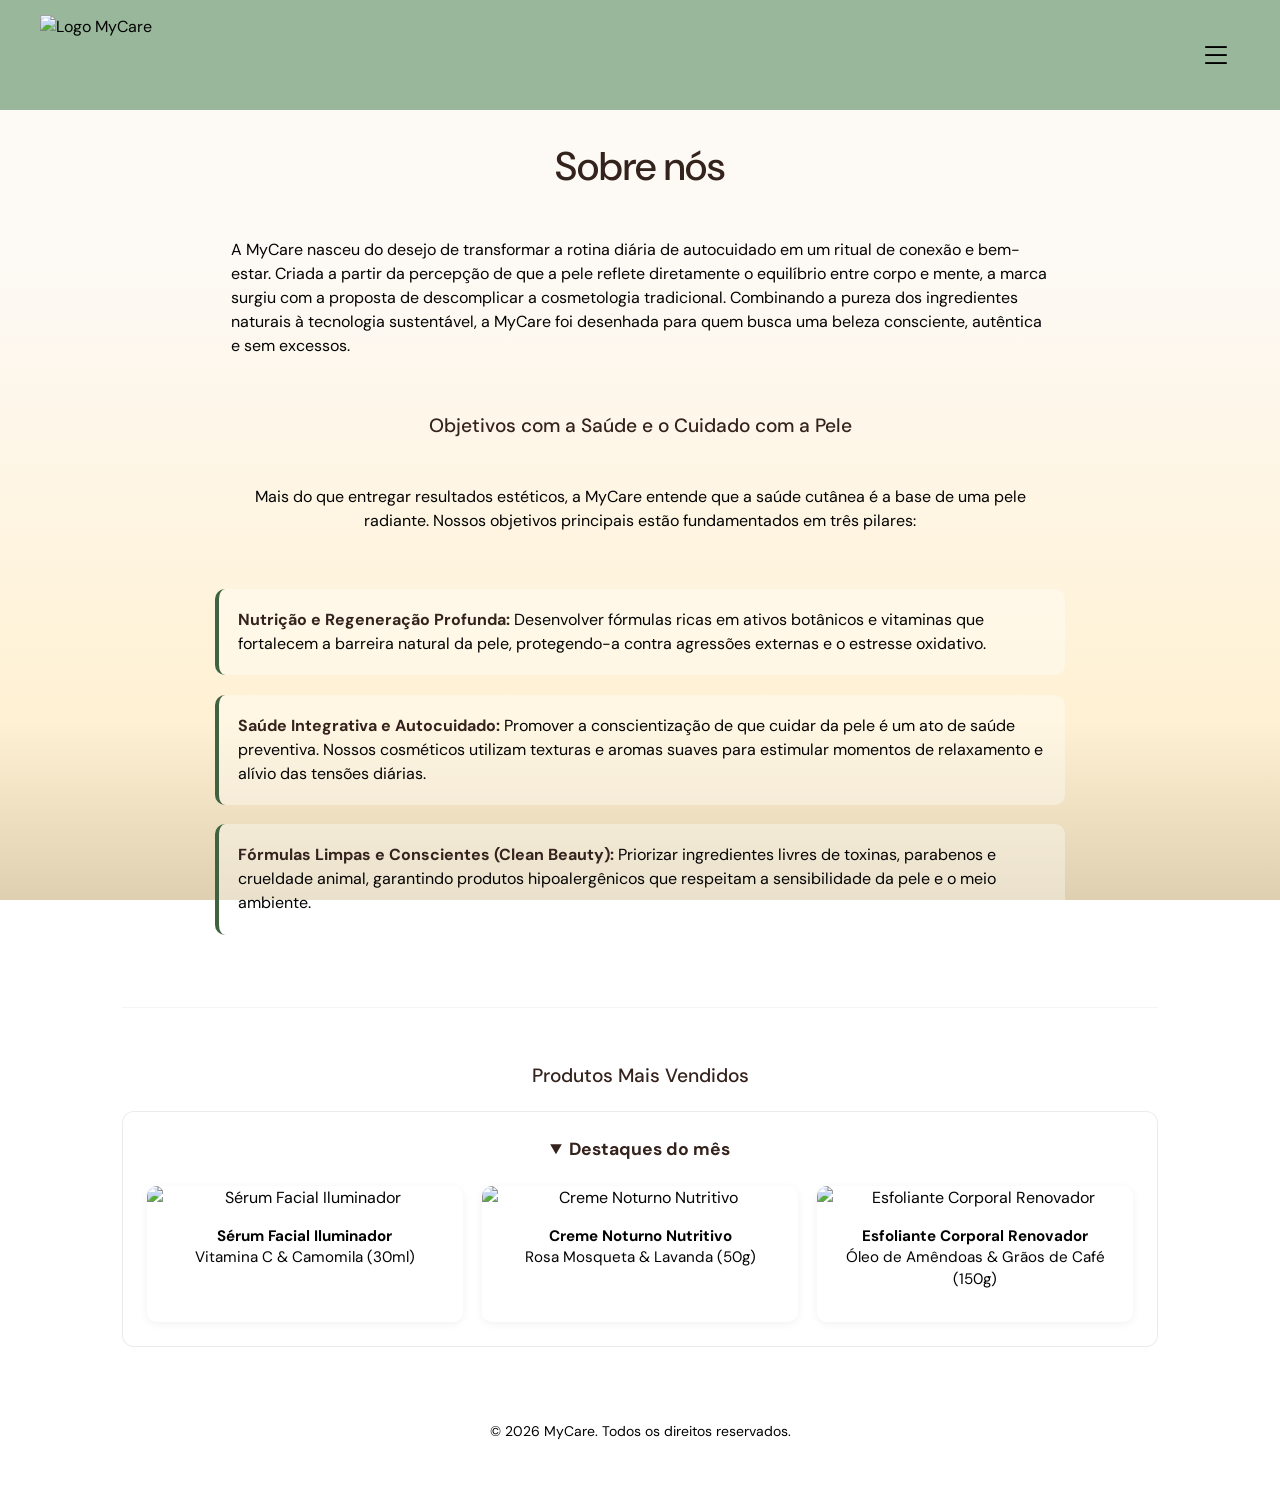
==== index.html @ 348c4f59 "Add: cores, icons e bottum dark mode, nav-bar escondida" ====
<!DOCTYPE html>
<html lang="pt-br">

<head>
    <meta charset="UTF-8">
    <meta name="viewport" content="width=device-width, initial-scale=1.0">
    <title>MyCare - Website</title>
    <link rel="icon" type="image/png" href="imagens/banners/logoIcon.png">


    <!--Implementa o BootStrap-->
    <link rel="stylesheet" href="https://cdn.jsdelivr.net/npm/bootstrap-icons@1.13.1/font/bootstrap-icons.min.css">
    <link href="https://cdn.jsdelivr.net/npm/bootstrap@5.3.8/dist/css/bootstrap.min.css" rel="stylesheet"
    integrity="sha384-sRIl4kxILFvY47J16cr9ZwB07vP4J8+LH7qKQnuqkuIAvNWLzeN8tE5YBujZqJLB" crossorigin="anonymous">
    
    <!--Implementa o css -->
    <link rel="stylesheet" href="css/style.css">

    <!--Implementa o Js-->
    <script src="src/script.js" defer></script>


</head>

<body>
    
<header class="cabecalho">
    <div class="logo">
        <img src="imagens/banners/logo.png" alt="Logo MyCare">
    </div>

    <div class="dropdown">
        <button class="btn menu-hamburguer-btn" type="button" data-bs-toggle="dropdown" aria-expanded="false" aria-label="Abrir menu">
            <i class="bi bi-list"></i>
        </button>

        <ul class="dropdown-menu dropdown-menu-end menu-flutuante">
            <li><a class="dropdown-item active" href="index.html">Home</a></li>
            <li><a class="dropdown-item" href="produtos.html">Produtos</a></li>
            <li><a class="dropdown-item" href="contato.html">Contato</a></li>
            <li><hr class="dropdown-divider"></li>
            <li>
                <a class="dropdown-item d-flex align-items-center gap-2" href="carrinho.html">
                    <i class="bi bi-cart4"></i> Meu Carrinho
                </a>
            </li>
            <li>
            <button id="theme-switch" class="dropdown-item d-flex align-items-center justify-content-center gap-2" type="button">
                <svg xmlns="http://www.w3.org/2000/svg" viewBox="0 0 24 24" height="24px" width="24px" fill="#e3e3e3"><path d="M12,21q-3.75,0-6.38-2.63T3,12T5.63,5.63T12,3q0.35,0 0.69,0.02q0.34,0.02 0.66,0.07q-1.03,0.73-1.64,1.89T11.1,7.5q0,2.25 1.57,3.82T16.5,12.9q1.38,0 2.53-0.61t1.88-1.64q0.05,0.33 0.07,0.66T21,12q0,3.75-2.63,6.38T12,21Zm0-2q2.2,0 3.95-1.21t2.55-3.16q-0.5,0.13-1,0.2t-1,0.08q-3.07,0-5.24-2.16Q9.1,10.58 9.1,7.5q0-0.5 0.08-1t0.2-1Q7.43,6.3 6.21,8.05T5,12q0,2.9 2.05,4.95T12,19Zm-0.25-6.75Z"/></svg>
                <svg xmlns="http://www.w3.org/2000/svg" viewBox="0 0 24 24" height="24px" width="24px" fill="#e3e3e3"><path d="M14.13,14.13Q15,13.25 15,12T14.13,9.88T12,9T9.88,9.88T9,12t0.88,2.13T12,15t2.13-0.88ZM8.46,15.54Q7,14.08 7,12Q7,9.92 8.46,8.46T12,7t3.54,1.46T17,12t-1.46,3.54T12,17q-2.07,0-3.54-1.46ZM5,13H1V11H5v2Zm18,0H19V11h4v2ZM11,5V1h2V5H11Zm0,18V19h2v4H11ZM6.4,7.75L3.88,5.32L5.3,3.85l2.4,2.5L6.4,7.75Zm12.3,12.4l-2.42-2.52l1.32-1.38l2.52,2.43L18.7,20.15ZM16.25,6.4l2.43-2.52L20.15,5.3l-2.5,2.4l-1.4-1.3ZM3.85,18.7l2.53-2.43L7.75,17.6L5.33,20.13L3.85,18.7ZM12,12Z"/></svg>
            </button>                   
            </li>
        </ul>
    </div>
</header>
    
    <main>
        <!-- Seção Sobre Nós -->
        <section class="secao-info">
            <h1>Sobre nós</h1>
            <p>A MyCare nasceu do desejo de transformar a rotina diária de autocuidado em um ritual de conexão e bem-estar. Criada a partir da percepção de que a pele reflete diretamente o equilíbrio entre corpo e mente, a marca surgiu com a proposta de descomplicar a cosmetologia tradicional. Combinando a pureza dos ingredientes naturais à tecnologia sustentável, a MyCare foi desenhada para quem busca uma beleza consciente, autêntica e sem excessos.</p>
        </section>

        <!-- Seção Objetivos -->
        <section class="secao-info">
            <h2>Objetivos com a Saúde e o Cuidado com a Pele</h2>
            <p class="subtitulo">Mais do que entregar resultados estéticos, a MyCare entende que a saúde cutânea é a base de uma pele radiante. Nossos objetivos principais estão fundamentados em três pilares:</p>

            <ul class="lista-pilares">
                <li>
                    <strong>Nutrição e Regeneração Profunda:</strong> Desenvolver fórmulas ricas em ativos botânicos e vitaminas que fortalecem a barreira natural da pele, protegendo-a contra agressões externas e o estresse oxidativo.
                </li>
                <li>
                    <strong>Saúde Integrativa e Autocuidado:</strong> Promover a conscientização de que cuidar da pele é um ato de saúde preventiva. Nossos cosméticos utilizam texturas e aromas suaves para estimular momentos de relaxamento e alívio das tensões diárias.
                </li>
                <li>
                    <strong>Fórmulas Limpas e Conscientes (Clean Beauty):</strong> Priorizar ingredientes livres de toxinas, parabenos e crueldade animal, garantindo produtos hipoalergênicos que respeitam a sensibilidade da pele e o meio ambiente.
                </li>
            </ul>
        </section>

        <hr class="divisor">
        
 <!-- Seção Destaques / Mais Vendidos -->
        <section class="destaques">
            <h2>Produtos Mais Vendidos</h2>
            
            <details class="item-faq" open>
                <summary>Destaques do mês</summary>

                <div class="lista-banners-destaque">
                    <!-- Produto 1 -->
                    <a href="produtos/produto1.html" class="banner-card">
                        <img src="imagens/banners/destaque1.png" alt="Sérum Facial Iluminador" class="img-banner-destaque">
                        <p class="legenda-banner"><strong>Sérum Facial Iluminador</strong><br>Vitamina C & Camomila (30ml)</p>
                    </a>

                    <!-- Produto 2 -->
                    <a href="produtos/produto2.html" class="banner-card">
                        <img src="imagens/banners/destaque2.png" alt="Creme Noturno Nutritivo" class="img-banner-destaque">
                        <p class="legenda-banner"><strong>Creme Noturno Nutritivo</strong><br>Rosa Mosqueta & Lavanda (50g)</p>
                    </a>

                    <!-- Produto 3 -->
                    <a href="produtos/produto3.html" class="banner-card">
                        <img src="imagens/banners/destaque3.png" alt="Esfoliante Corporal Renovador" class="img-banner-destaque">
                        <p class="legenda-banner"><strong>Esfoliante Corporal Renovador</strong><br>Óleo de Amêndoas & Grãos de Café (150g)</p>
                    </a>
                </div>
            </details>
        </section>
      
    </main>

    <footer>
        <p><small>© 2026 MyCare. Todos os direitos reservados.</small></p>
    </footer>


        <script src="https://cdn.jsdelivr.net/npm/bootstrap@5.3.8/dist/js/bootstrap.bundle.min.js"
        integrity="sha384-FKyoEForCGlyvwx9Hj09JcYn3nv7wiPVlz7YYwJrWVcXK/BmnVDxM+D2scQbITxI"
        crossorigin="anonymous"></script>
</body>

</html>
---- css/style.css ----
@import url('https://fonts.googleapis.com/css2?family=DM+Sans:ital,opsz,wght@0,9..40,100..1000;1,9..40,100..1000&display=swap');

/* ==========================================================================
1. VARIÁVEIS E CONFIGURAÇÕES GLOBAIS
   ========================================================================== */
:root {
    /* Paleta Principal e Tema */
    --header-color: #99B89B;
    --background-color: #B8AE98;
    --tertiary-color: #B898A4;
    --neutral-color: #98A1B8;
    --text-color: #3F6341;
    --link-color: #9AA9B8;
    
    /* Cores de Texto e Títulos */
    --color-text-main: #030303;
    --color-text-dark: #000000;
    --color-title: #34221c;
    --color-placeholder: #798252;
    --color-btn-text: #ffffff;
    
    /* Gradiente do Fundo */
    --bg-gradient-top: #fdf9f4;
    --bg-gradient-middle: #fff1d3;
    --bg-gradient-bottom: #3b2903;
    
    /* Cores de Bordas, Divisores e Efeitos */
    --color-border-input: #CCD595;
    --color-border-light: rgba(0, 0, 0, 0.08);
    --color-border-divider: rgba(0, 0, 0, 0.15);
    
    /* Cores Transparentes para Cartões e Campos */
    --bg-input: rgba(255, 255, 255, 0.4);
    --bg-pilares: rgba(255, 255, 255, 0.35);
    --bg-faq: rgba(255, 255, 255, 0.25);
    --bg-card: rgba(255, 255, 255, 0.5);
    --bg-card-hover: rgba(255, 255, 255, 0.85);
    --bg-produto-card: #ffffff;
    --bg-produto-img: #fafafa;
    
    /* Sombras */
    --shadow-card: 0 2px 8px rgba(0, 0, 0, 0.06);
}

/* Cores do Dark Mode */
.darkmode {
    /* Cores Principais e Acentos */
    --header-color: #1E2B20;
    --background-color: #1A1815;
    --tertiary-color: #8F6877;
    --neutral-color: #64708A;
    --text-color: #A3C4A5;
    --link-color: #B2CBE0;

    /* Cores de Texto e Títulos */
    --color-text-main: #F0ECE3;
    --color-text-dark: #F5F2EB;
    --color-title: #E5D4B3;
    --color-placeholder: #9CA676;
    --color-btn-text: #121713;

    /* Gradiente do Fundo */
    --bg-gradient-top: #151814;
    --bg-gradient-middle: #1F1D17;
    --bg-gradient-bottom: #100C05;

    /* Cores de Bordas, Divisores e Efeitos */
    --color-border-input: #5D683E;
    --color-border-light: rgba(240, 236, 227, 0.12);
    --color-border-divider: rgba(240, 236, 227, 0.18);

    /* Cores Transparentes para Cartões e Campos */
    --bg-input: rgba(18, 20, 17, 0.65);
    --bg-pilares: rgba(36, 41, 34, 0.75);
    --bg-faq: rgba(36, 41, 34, 0.55);
    --bg-card: rgba(36, 41, 34, 0.75);
    --bg-card-hover: rgba(48, 55, 45, 0.9);
    --bg-produto-card: #222620;
    --bg-produto-img: #2B3029;

    /* Sombras */
    --shadow-card: 0 4px 16px rgba(0, 0, 0, 0.5);
}

/* ==========================================================================
2. RESET E ESTRUTURA BASE
   ========================================================================== */
* {
    margin: 0;
    padding: 0;
    box-sizing: border-box;
}

html, body {
    min-height: 100vh;
}

body {
    display: flex;
    flex-direction: column;
    background: linear-gradient(180deg, var(--bg-gradient-top) 30%, var(--bg-gradient-middle) 80%, var(--bg-gradient-bottom) 200%);
    background-attachment: fixed;
    font-family: "DM Sans", sans-serif;
    font-weight: 400;
    text-align: center;
    color: var(--color-text-main);
}

/* ==========================================================================
3. CABEÇALHO E NAVEGAÇÃO (MENU DROPDOWN FLUTUANTE)
   ========================================================================== */
header, .cabecalho {
    display: flex;
    align-items: center;
    justify-content: space-between;
    padding: 15px 40px;
    background-color: var(--header-color);
}

.logo img {
    margin: 0;
    height: 80px;
    width: auto;
    display: block;
}

.darkmode .logo img {
    filter: brightness(1.35) contrast(1.05);
}

.menu-hamburguer-btn {
    background: transparent;
    border: none;
    color: var(--color-text-dark);
    font-size: 2rem;
    line-height: 1;
    padding: 4px 8px;
    cursor: pointer;
}

.menu-hamburguer-btn:hover,
.menu-hamburguer-btn:focus {
    color: var(--text-color);
    box-shadow: none;
}

/* Caixa flutuante estilo dropdown */
.menu-flutuante {
    background-color: var(--bg-produto-card);
    border: 1px solid var(--color-border-light);
    border-radius: 10px;
    box-shadow: var(--shadow-card);
    min-width: 220px;
    padding: 0.5rem 0;
    margin-top: 8px !important;
}

.menu-flutuante .dropdown-item {
    color: var(--color-text-main) !important;
    padding: 0.65rem 1.2rem;
    font-size: 15px;
    text-decoration: none;
    transition: background-color 0.2s ease;
    align-items: center;
    justify-content: center;
}

.menu-flutuante .dropdown-item:hover,
.menu-flutuante .dropdown-item:focus {
    background-color: var(--bg-card-hover);
    opacity: 0.75;
    color: var(--color-placeholder) !important;
}

.menu-flutuante .dropdown-item.active {
    background-color: transparent;
    color: var(--text-color) !important;
    font-weight: bold;
}

.menu-flutuante .dropdown-divider {
    border-color: var(--color-border-divider);
}

/* ==========================================================================
4. LAYOUT PRINCIPAL E ELEMENTOS DE TEXTO
   ========================================================================== */
main {
    flex: 1; 
    padding: 2rem;
    display: flex;
    flex-direction: column;
    gap: 1.5rem;
    max-width: 1100px;
    margin: 0 auto;
    width: 100%;
}

section {
    display: flex;
    flex-direction: column;
    gap: 1rem;
    align-items: center;
}

h1, h2, h3 {
    color: var(--color-title) !important;
}

h2 {
    font-size: 1.2rem;
}

p {
    padding: 1rem;
    color: var(--color-text-main);
    font-size: 1rem;
}

/* ==========================================================================
5. FORMULÁRIOS E CONTATO
   ========================================================================== */
.secao-contato {
    width: 100%;
}

.form-contato {
    display: flex;
    flex-direction: column;
    gap: 1.25rem;
    width: 100%;
    max-width: 500px;
    margin: 1.5rem auto 0 auto;
    text-align: left;
}

.campo-form {
    display: flex;
    flex-direction: column;
    gap: 0.4rem;
    width: 100%;
}

.campo-form label {
    font-weight: 500;
    color: var(--color-title);
    font-size: 0.95rem;
}

input[type="text"], 
input[type="email"], 
input[type="tel"], 
textarea {
    text-align: left;
    width: 100%;
    max-width: 100%;
    padding: 0.75rem 1rem;
    border: 2px solid var(--color-border-input);
    border-radius: 10px;
    background-color: var(--bg-input);
    outline-color: var(--color-title);
    font-family: inherit;
    font-size: 14px;
    color: var(--color-text-main);
    resize: vertical;
}

input::placeholder, 
textarea::placeholder {
    color: var(--color-placeholder);
    text-align: left;
}

.btn-enviar {
    background-color: var(--text-color);
    color: var(--color-btn-text);
    border: none;
    padding: 0.85rem 1.75rem;
    border-radius: 10px;
    font-size: 1rem;
    font-weight: 600;
    cursor: pointer;
    transition: opacity 0.2s ease, transform 0.2s ease;
    align-self: center;
    margin-top: 0.5rem;
}

.btn-enviar:hover {
    opacity: 0.9;
    transform: translateY(-2px);
}

/* ==========================================================================
6. GRID DE PRODUTOS GERAL
   ========================================================================== */
.produtos-grid {
    display: grid;
    grid-template-columns: repeat(3, 1fr);
    gap: 25px;
    margin-top: 1rem;
    padding: 20px;
    align-items: stretch;
}

.produto-item {
    background-color: var(--bg-produto-card);
    border-radius: 8px;
    box-shadow: var(--shadow-card);
    padding: 16px;
    display: flex;
    flex-direction: column;
    height: 100%;
    transition: transform 0.2s ease, box-shadow 0.2s ease;
}

.produto-item:hover {
    box-shadow: 0 4px 16px rgba(0, 0, 0, 0.15);
}

.produto-link {
    text-decoration: none;
    display: flex;
    flex-direction: column;
    flex-grow: 1; 
}

.produto-item img {
    width: 100%;
    max-width: 250px;
    height: auto;
    display: block;
    margin: 0 auto 12px auto;
    object-fit: cover;
    border-radius: 8px;
    opacity: 1 !important; 
    filter: none !important;
}

.produto-titulo {
    font-size: 14px;
    font-weight: normal;
    color: var(--color-text-main);
    line-height: 1.3;
    margin: 0;
    transition: color 0.2s ease;
}

.produto-link:hover .produto-titulo {
    color: #3483fa;
}

.preco {
    font-size: 20px;
    font-weight: bold;
    color: var(--color-title);
    margin-top: auto; 
    padding-top: 12px;
}

/* ==========================================================================
7. PÁGINA DE DETALHES DO PRODUTO 
   ========================================================================== */
.produto-detalhe-container {
    max-width: 1100px;
    margin: 40px auto;
    padding: 0 20px;
}

.produto-detalhe-card {
    background-color: var(--bg-produto-card);
    border-radius: 12px;
    box-shadow: var(--shadow-card);
    display: flex;
    gap: 40px;
    padding: 30px;
    align-items: center;
}

.produto-detalhe-imagem {
    flex: 1;
    display: flex;
    justify-content: center;
    align-items: center;
    background-color: var(--bg-produto-img);
    border-radius: 8px;
    padding: 20px;
}

.produto-detalhe-imagem img {
    width: 100%;
    max-width: 450px;
    height: auto;
    object-fit: contain;
    border-radius: 8px;
}

.produto-detalhe-info {
    flex: 1;
    display: flex;
    flex-direction: column;
    gap: 16px;
}

.produto-detalhe-info h1 {
    font-size: 26px;
    color: var(--color-title);
    margin: 0;
    line-height: 1.3;
}

.preco-detalhe {
    font-size: 32px;
    font-weight: bold;
    color: var(--color-title);
    margin: 0;
}

.descricao-secao h3, 
.beneficios-secao h3 {
    font-size: 16px;
    color: var(--color-title);
    margin-bottom: 6px;
}

.descricao-secao p {
    font-size: 15px;
    color: var(--color-text-main);
    line-height: 1.5;
    margin: 0;
}

.beneficios-secao ul {
    margin: 0;
    padding-left: 20px;
    color: var(--color-text-main);
    font-size: 15px;
    line-height: 1.5;
}

.btn-comprar, .btn-addCar {
    background-color: #3483fa;
    color: #ffffff;
    border: none;
    border-radius: 6px;
    padding: 14px 24px;
    font-size: 16px;
    font-weight: 600;
    cursor: pointer;
    margin-top: 10px;
    transition: background-color 0.2s ease;
}

.btn-addCarAll {
    background-color: transparent;
    color: var(--color-text-dark);
    border: none;
    border-radius: 6px;
    padding: 14px 24px;
    font-size: 16px;
    font-weight: 600;
    cursor: pointer;
    margin-top: 10px;
    transition: background-color 0.2s ease;
}

.btn-comprar:hover,
.btn-addCar:hover {
    background-color: #2968c8;
}

.btn-addCarAll:hover {
    background-color: transparent;
    color: #2968c8;
}

@media (max-width: 768px) {
    .produto-detalhe-card {
        flex-direction: column;
        padding: 20px;
    }
    
    .produto-detalhe-imagem img {
        max-width: 100%;
    }
}

/* ==========================================================================
8. RODAPÉ
   ========================================================================== */
footer {
    text-align: center;
    padding: 1.5rem;
    color: var(--text-color);
    font-size: 14px;
}

/* ==========================================================================
9. SEÇÃO INSTITUCIONAL / SOBRE NÓS
   ========================================================================== */
.secao-info {
    text-align: left;
    max-width: 850px;
    margin: 0 auto;
    width: 100%;
}

.secao-info h1, 
.secao-info h2 {
    text-align: center;
    margin-bottom: 1rem;
}

.subtitulo {
    text-align: center;
    margin-bottom: 1.5rem;
}

.lista-pilares {
    list-style: none; 
    display: flex;
    flex-direction: column;
    gap: 1.2rem;
    padding: 0;
}

.lista-pilares li {
    background-color: var(--bg-pilares);
    color: var(--color-text-main);
    padding: 1.2rem;
    border-radius: 10px;
    border-left: 4px solid var(--text-color);
    line-height: 1.5;
}

.lista-pilares li strong {
    color: var(--color-title);
}

.divisor {
    border: 0;
    height: 1px;
    background-color: var(--color-border-divider);
    margin: 2rem 0;
}

/* ==========================================================================
10. DESTAQUES E BANNERS
   ========================================================================== */
.destaques {
    width: 100%;
    max-width: 1100px;
    margin: 0 auto;
}

.item-faq {
    background-color: var(--bg-faq);
    border-radius: 12px;
    padding: 1.5rem;
    border: 1px solid var(--color-border-light);
    width: 100%;
}

.item-faq summary {
    font-weight: bold;
    font-size: 1.1rem;
    cursor: pointer;
    margin-bottom: 1.5rem;
    text-align: center;
    color: var(--color-title);
}

.lista-banners-destaque {
    display: grid;
    grid-template-columns: repeat(3, 1fr);
    gap: 1.2rem;
    width: 100%;
}

.banner-card, .produto-item {
    display: flex;
    flex-direction: column;
    background-color: var(--bg-card);
    border-radius: 10px;
    overflow: hidden;
    text-decoration: none;
    color: inherit;
    box-shadow: var(--shadow-card);
    transition: transform 0.2s ease, background-color 0.2s ease;
}

.banner-card:hover {
    transform: translateY(-5px);
    background-color: var(--bg-card-hover);
}

.img-banner-destaque {
    width: 100%;
    height: auto;
    display: block;
    object-fit: cover;
}

.legenda-banner {
    padding: 1rem 0.8rem;
    text-align: center;
    font-size: 0.95rem;
    line-height: 1.4;
    color: var(--color-text-main);
}

/* ==========================================================================
11. RESPONSIVIDADE
   ========================================================================== */
@media (max-width: 768px) {
    .lista-banners-destaque {
        grid-template-columns: 1fr; 
    }
}

/*
================================================================================
  GUIA E DOCUMENTAÇÃO DO CÓDIGO CSS (MYCARE)
================================================================================

1. VARIÁVEIS E CONFIGURAÇÕES GLOBAIS (:root)
--------------------------------------------------------------------------------
O bloco :root é o elemento pai de todo o documento HTML. Definir variáveis aqui 
permite reutilizar cores e valores em todo o arquivo de forma centralizada.

- --header-color (#99B89B): Verde claro para o fundo do cabeçalho.
- --background-color (#B8AE98): Cor bege/castanho de reserva para o fundo.
- --tertiary-color (#B898A4): Tom rosa/púrpura de destaque.
- --neutral-color (#98A1B8): Tom azul/cinza neutro.
- --text-color (#3F6341): Verde escuro da marca (usado no botão e destaques).
- --link-color (#9AA9B8): Cor para hiperlinks.
- --color-text-main (#030303): Preto suave para o texto principal (fácil leitura).
- --color-text-dark (#000000): Preto puro para navegação e elementos de contraste.
- --color-title (#331F19): Castanho escuro para títulos e rótulos do formulário.
- --color-placeholder (#798252): Verde/oliva para o texto de dica dentro das caixas.
- --color-btn-text (#ffffff): Branco puro para o texto do botão de envio.
- --bg-gradient-top (#fdf9f4): Tom bege claro para o topo do gradiente.
- --bg-gradient-middle (#fff1d3): Tom creme para o meio do gradiente.
- --bg-gradient-bottom (#3b2903): Castanho escuro para o fim do gradiente.
- --color-border-input (#CCD595): Verde claro para as bordas dos inputs.
- --color-border-light (rgba(0, 0, 0, 0.08)): Borda preta com 8% de opacidade.
- --color-border-divider (rgba(0, 0, 0, 0.15)): Linha divisória com 15% de opacidade.
- --bg-input (rgba(255, 255, 255, 0.4)): Fundo branco a 40% de opacidade para inputs.
- --bg-pilares (rgba(255, 255, 255, 0.35)): Fundo branco a 35% de opacidade.
- --bg-faq (rgba(255, 255, 255, 0.25)): Fundo branco a 25% de opacidade.
- --bg-card (rgba(255, 255, 255, 0.5)): Fundo branco a 50% de opacidade para cartões.
- --bg-card-hover (rgba(255, 255, 255, 0.85)): Fundo branco a 85% de opacidade no hover.
- --shadow-card: Sombra suave aplicada aos cartões.


2. RESET E ESTRUTURA BASE (*, html, body)
--------------------------------------------------------------------------------
Limpa as margens/espaçamentos padrão que cada navegador aplica por padrão.

- * { margin: 0; padding: 0; box-sizing: border-box; }:
  Garante que a largura/altura dos elementos inclua bordas e paddings, evitando
  que caixas quebrem o layout ou "estourem" a tela.
- html, body { min-height: 100vh; }:
  Garante que o site ocupe pelo menos 100% da altura da tela visual (Viewport).
- body:
  Configura Flexbox em coluna (cabeçalho -> conteúdo -> rodapé), fundo gradiente
  fixo ao rolar a página, fonte padrão "DM Sans" e alinhamento central genérico.


3. CABEÇALHO E NAVEGAÇÃO (header, .cabecalho, .logo, .menu-navegacao)
--------------------------------------------------------------------------------
- header, .cabecalho: Usa Flexbox para colocar logo à esquerda e menu à direita,
  com alinhamento vertical ao centro e fundo verde claro.
- .logo img: Força a altura da logo para 80px e calcula a largura automaticamente,
  evitando distorção visual.
- .menu-navegacao: Alinha os links na horizontal com 25px de espaçamento entre eles.
- .menu-navegacao a: Links em preto, sem sublinhado, com transição de opacidade
  para o efeito hover (ficam 50% transparentes ao passar o mouse).


4. LAYOUT PRINCIPAL E TEXTOS (main, section, h2, p)
--------------------------------------------------------------------------------
- main: Ocupa todo o espaço vertical livre entre cabeçalho e rodapé (flex: 1).
  Organiza seções em coluna, limita a largura máxima em 1100px e centraliza a página.
- section: Empilha conteúdos internamente na vertical com espaçamento uniforme.
- h2 / p: Estilização tipográfica e espaçamentos padrão de títulos e parágrafos.


5. FORMULÁRIOS E CONTATO (.secao-contato, .form-contato, .campo-form, input, textarea, .btn-enviar)
--------------------------------------------------------------------------------
- .form-contato:
  Container principal do formulário. Flexbox em coluna, limitado a 500px de
  largura máxima e centralizado na tela. Aplica "text-align: left" para anular
  a centralização herdada do body e alinhar os rótulos à esquerda.
- .campo-form:
  Junta cada <label> ao seu <input>. O Flexbox em coluna garante que o rótulo
  fique logo ACIMA da caixa de digitação.
- input[type="..."], textarea:
  Caixas com largura de 100% do container, bordas arredondadas (10px), fundo
  translúcido e "text-align: left" para que o texto e placeholders fiquem
  alinhados à esquerda sem cortar palavras.
  A textarea possui "resize: vertical" para permitir ajustar a altura sem quebrar
  a largura do formulário.
- .btn-enviar:
  Botão customizado com a cor verde escuro da marca (--text-color) e texto branco.
  Possui "align-self: center" para centralizar apenas o botão no formulário.
  No hover, eleva-se 2px (translateY(-2px)) para criar um efeito 3D de clique.


6. GRID DE PRODUTOS GERAL (.produtos-grid, .produto-item img)
--------------------------------------------------------------------------------
- .produtos-grid: Usa CSS Grid com 3 colunas de tamanhos iguais (repeat(3, 1fr))
  e espaçamento de 20px entre itens.
- .produto-item img: Imagens adaptáveis com largura máxima de 250px, cantos
  arredondados (8px) e recorte proporcional (object-fit: cover).


7. RODAPÉ (footer)
--------------------------------------------------------------------------------
- footer: Texto do rodapé centralizado, com espaçamento confortável e cor verde
  escuro da marca.


8. SEÇÃO INSTITUCIONAL / SOBRE NÓS (.secao-info, .lista-pilares, .divisor)
--------------------------------------------------------------------------------
- .secao-info: Bloco de texto informativo alinhado à esquerda para leitura fluida,
  limitado a 850px de largura.
- .lista-pilares li: Lista de pilares sem marcadores padrão (pontos), estruturada
  em cartões translúcidos com uma borda verde na lateral esquerda.
- .divisor: Linha horizontal customizada (1px) substituindo a borda padrão do <hr>.


9. DESTAQUES E BANNERS (.destaques, .item-faq, .lista-banners-destaque, .banner-card)
--------------------------------------------------------------------------------
- .item-faq: Bloco de perguntas frequentes com borda suave e cantos arredondados (12px).
- .lista-banners-destaque: Grelha CSS Grid com 3 colunas para banners visuais.
- .banner-card: Cartões interativos que sobem 5px (translateY(-5px)) e ficam mais
  claros ao passar o mouse.


10. RESPONSIVIDADE (@media)
--------------------------------------------------------------------------------
- @media (max-width: 768px):
  Para telas menores (smartphones/tablets), altera a grelha de 3 colunas de banners
  para 1 coluna única na vertical, adaptando o layout perfeitamente para dispositivos móveis.
================================================================================
*/

/*                <button class="btn btn-brand-primary btn-sm w-100">Comprar</button>*/
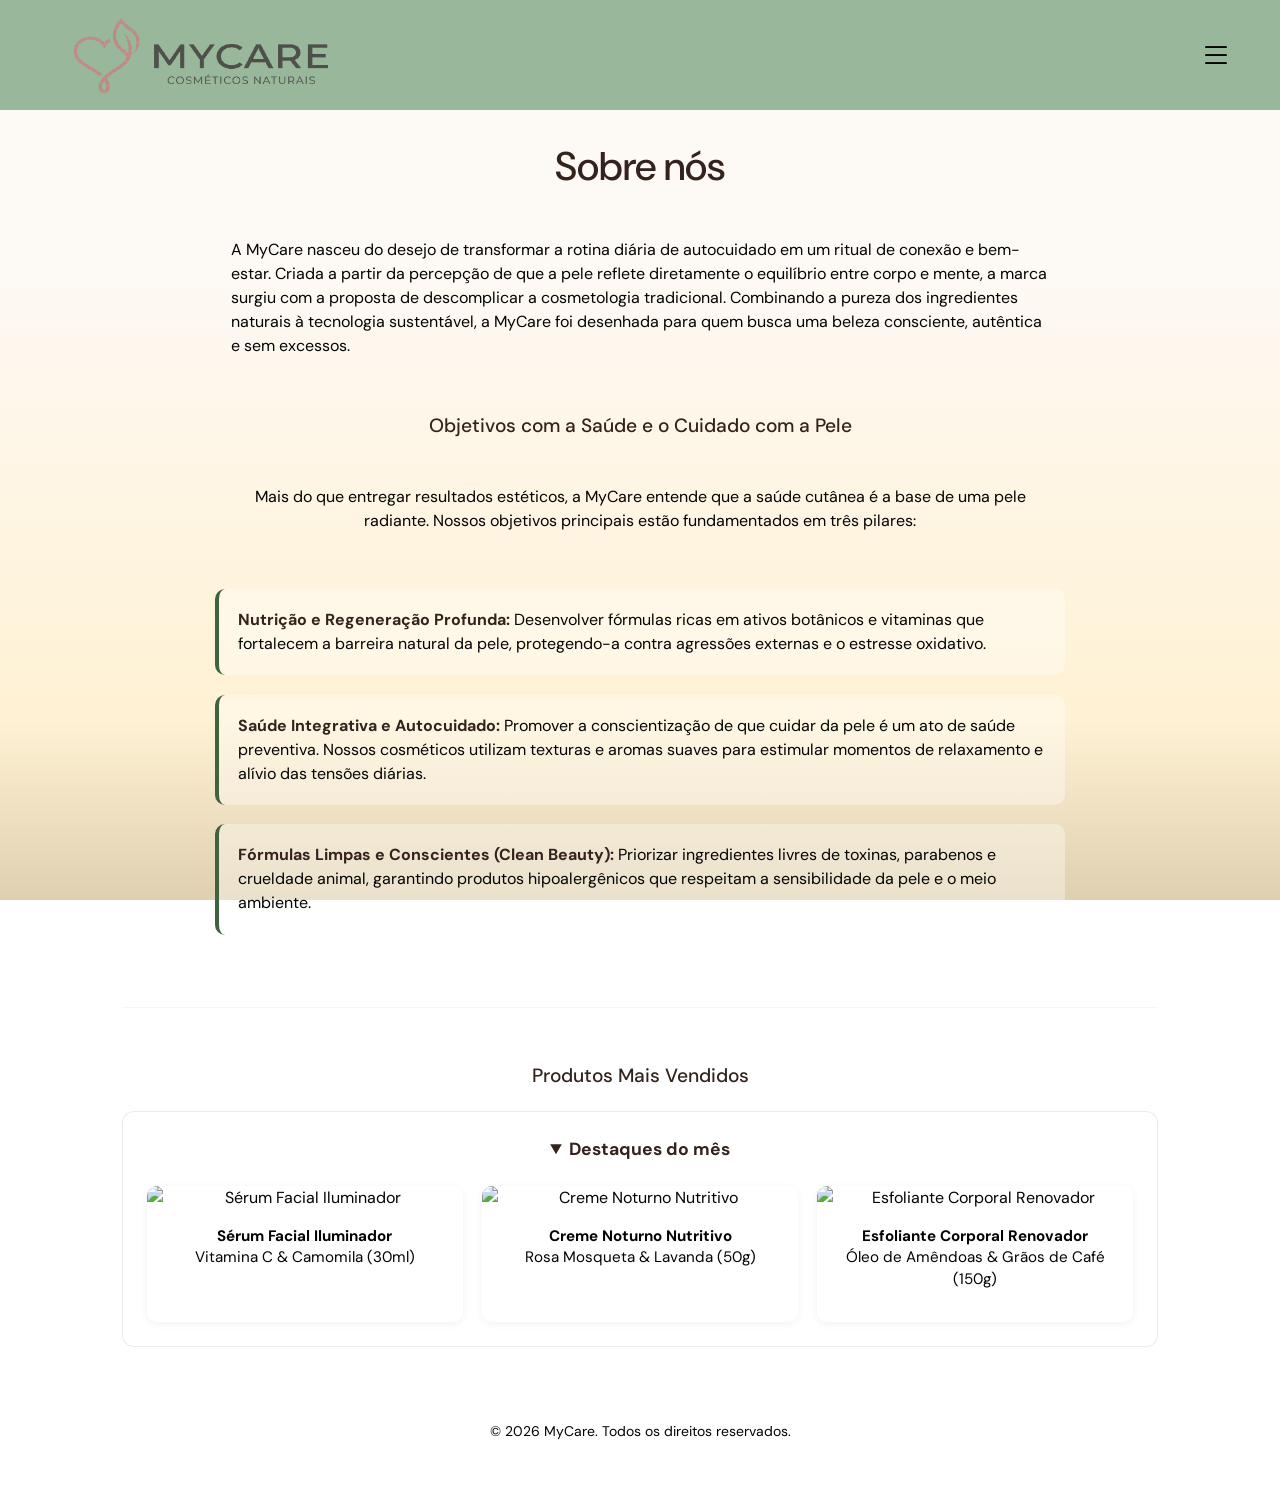
==== commit a10815f2: "Add: Js no button que troca o darkmode e guarda o tema no localStorage(apenas no index, por enquanto" ====
--- a/index.html
+++ b/index.html
@@ -11,105 +11,124 @@
     <!--Implementa o BootStrap-->
     <link rel="stylesheet" href="https://cdn.jsdelivr.net/npm/bootstrap-icons@1.13.1/font/bootstrap-icons.min.css">
     <link href="https://cdn.jsdelivr.net/npm/bootstrap@5.3.8/dist/css/bootstrap.min.css" rel="stylesheet"
-    integrity="sha384-sRIl4kxILFvY47J16cr9ZwB07vP4J8+LH7qKQnuqkuIAvNWLzeN8tE5YBujZqJLB" crossorigin="anonymous">
-    
+        integrity="sha384-sRIl4kxILFvY47J16cr9ZwB07vP4J8+LH7qKQnuqkuIAvNWLzeN8tE5YBujZqJLB" crossorigin="anonymous">
+
     <!--Implementa o css -->
     <link rel="stylesheet" href="css/style.css">
 
     <!--Implementa o Js-->
     <script src="src/script.js" defer></script>
 
+    <script type="text/javascript" src="src/darkmode.js" defer></script>
 
 </head>
 
 <body>
-    
-<header class="cabecalho">
-    <div class="logo">
-        <img src="imagens/banners/logo.png" alt="Logo MyCare">
-    </div>
 
-    <div class="dropdown">
-        <button class="btn menu-hamburguer-btn" type="button" data-bs-toggle="dropdown" aria-expanded="false" aria-label="Abrir menu">
-            <i class="bi bi-list"></i>
-        </button>
+    <header class="cabecalho">
+        <div class="logo">
+            <img src="imagens/banners/logoNew.png" alt="Logo MyCare">
+        </div>
 
-        <ul class="dropdown-menu dropdown-menu-end menu-flutuante">
-            <li><a class="dropdown-item active" href="index.html">Home</a></li>
-            <li><a class="dropdown-item" href="produtos.html">Produtos</a></li>
-            <li><a class="dropdown-item" href="contato.html">Contato</a></li>
-            <li><hr class="dropdown-divider"></li>
-            <li>
-                <a class="dropdown-item d-flex align-items-center gap-2" href="carrinho.html">
-                    <i class="bi bi-cart4"></i> Meu Carrinho
-                </a>
-            </li>
-            <li>
-            <button id="theme-switch" class="dropdown-item d-flex align-items-center justify-content-center gap-2" type="button">
-                <svg xmlns="http://www.w3.org/2000/svg" viewBox="0 0 24 24" height="24px" width="24px" fill="#e3e3e3"><path d="M12,21q-3.75,0-6.38-2.63T3,12T5.63,5.63T12,3q0.35,0 0.69,0.02q0.34,0.02 0.66,0.07q-1.03,0.73-1.64,1.89T11.1,7.5q0,2.25 1.57,3.82T16.5,12.9q1.38,0 2.53-0.61t1.88-1.64q0.05,0.33 0.07,0.66T21,12q0,3.75-2.63,6.38T12,21Zm0-2q2.2,0 3.95-1.21t2.55-3.16q-0.5,0.13-1,0.2t-1,0.08q-3.07,0-5.24-2.16Q9.1,10.58 9.1,7.5q0-0.5 0.08-1t0.2-1Q7.43,6.3 6.21,8.05T5,12q0,2.9 2.05,4.95T12,19Zm-0.25-6.75Z"/></svg>
-                <svg xmlns="http://www.w3.org/2000/svg" viewBox="0 0 24 24" height="24px" width="24px" fill="#e3e3e3"><path d="M14.13,14.13Q15,13.25 15,12T14.13,9.88T12,9T9.88,9.88T9,12t0.88,2.13T12,15t2.13-0.88ZM8.46,15.54Q7,14.08 7,12Q7,9.92 8.46,8.46T12,7t3.54,1.46T17,12t-1.46,3.54T12,17q-2.07,0-3.54-1.46ZM5,13H1V11H5v2Zm18,0H19V11h4v2ZM11,5V1h2V5H11Zm0,18V19h2v4H11ZM6.4,7.75L3.88,5.32L5.3,3.85l2.4,2.5L6.4,7.75Zm12.3,12.4l-2.42-2.52l1.32-1.38l2.52,2.43L18.7,20.15ZM16.25,6.4l2.43-2.52L20.15,5.3l-2.5,2.4l-1.4-1.3ZM3.85,18.7l2.53-2.43L7.75,17.6L5.33,20.13L3.85,18.7ZM12,12Z"/></svg>
-            </button>                   
-            </li>
-        </ul>
-    </div>
-</header>
-    
+        <div class="dropdown">
+            <button class="btn menu-hamburguer-btn" type="button" data-bs-toggle="dropdown" aria-expanded="false"
+                aria-label="Abrir menu">
+                <i class="bi bi-list"></i>
+            </button>
+
+            <ul class="dropdown-menu dropdown-menu-end menu-flutuante">
+                <li><a class="dropdown-item active" href="index.html">Home</a></li>
+                <li><a class="dropdown-item" href="produtos.html">Produtos</a></li>
+                <li><a class="dropdown-item" href="contato.html">Contato</a></li>
+                <li>
+                    <a class="dropdown-item d-flex align-items-center gap-2" href="carrinho.html">
+                        <i class="bi bi-cart4"></i> Meu Carrinho
+                    </a>
+                </li>
+                <li>
+                    <button class="theme-switch dropdown-item d-flex align-items-center justify-content-start gap-2"
+                        type="button">
+                        <i class="bi bi-moon-fill"></i>
+                        <i class="bi bi-sun-fill"></i>
+                    </button>
+                </li>
+            </ul>
+        </div>
+    </header>
+
     <main>
         <!-- Seção Sobre Nós -->
         <section class="secao-info">
             <h1>Sobre nós</h1>
-            <p>A MyCare nasceu do desejo de transformar a rotina diária de autocuidado em um ritual de conexão e bem-estar. Criada a partir da percepção de que a pele reflete diretamente o equilíbrio entre corpo e mente, a marca surgiu com a proposta de descomplicar a cosmetologia tradicional. Combinando a pureza dos ingredientes naturais à tecnologia sustentável, a MyCare foi desenhada para quem busca uma beleza consciente, autêntica e sem excessos.</p>
+            <p>A MyCare nasceu do desejo de transformar a rotina diária de autocuidado em um ritual de conexão e
+                bem-estar. Criada a partir da percepção de que a pele reflete diretamente o equilíbrio entre corpo e
+                mente, a marca surgiu com a proposta de descomplicar a cosmetologia tradicional. Combinando a pureza dos
+                ingredientes naturais à tecnologia sustentável, a MyCare foi desenhada para quem busca uma beleza
+                consciente, autêntica e sem excessos.</p>
         </section>
 
         <!-- Seção Objetivos -->
         <section class="secao-info">
             <h2>Objetivos com a Saúde e o Cuidado com a Pele</h2>
-            <p class="subtitulo">Mais do que entregar resultados estéticos, a MyCare entende que a saúde cutânea é a base de uma pele radiante. Nossos objetivos principais estão fundamentados em três pilares:</p>
+            <p class="subtitulo">Mais do que entregar resultados estéticos, a MyCare entende que a saúde cutânea é a
+                base de uma pele radiante. Nossos objetivos principais estão fundamentados em três pilares:</p>
 
             <ul class="lista-pilares">
                 <li>
-                    <strong>Nutrição e Regeneração Profunda:</strong> Desenvolver fórmulas ricas em ativos botânicos e vitaminas que fortalecem a barreira natural da pele, protegendo-a contra agressões externas e o estresse oxidativo.
+                    <strong>Nutrição e Regeneração Profunda:</strong> Desenvolver fórmulas ricas em ativos botânicos e
+                    vitaminas que fortalecem a barreira natural da pele, protegendo-a contra agressões externas e o
+                    estresse oxidativo.
                 </li>
                 <li>
-                    <strong>Saúde Integrativa e Autocuidado:</strong> Promover a conscientização de que cuidar da pele é um ato de saúde preventiva. Nossos cosméticos utilizam texturas e aromas suaves para estimular momentos de relaxamento e alívio das tensões diárias.
+                    <strong>Saúde Integrativa e Autocuidado:</strong> Promover a conscientização de que cuidar da pele é
+                    um ato de saúde preventiva. Nossos cosméticos utilizam texturas e aromas suaves para estimular
+                    momentos de relaxamento e alívio das tensões diárias.
                 </li>
                 <li>
-                    <strong>Fórmulas Limpas e Conscientes (Clean Beauty):</strong> Priorizar ingredientes livres de toxinas, parabenos e crueldade animal, garantindo produtos hipoalergênicos que respeitam a sensibilidade da pele e o meio ambiente.
+                    <strong>Fórmulas Limpas e Conscientes (Clean Beauty):</strong> Priorizar ingredientes livres de
+                    toxinas, parabenos e crueldade animal, garantindo produtos hipoalergênicos que respeitam a
+                    sensibilidade da pele e o meio ambiente.
                 </li>
             </ul>
         </section>
 
         <hr class="divisor">
-        
- <!-- Seção Destaques / Mais Vendidos -->
+
+        <!-- Seção Destaques / Mais Vendidos -->
         <section class="destaques">
             <h2>Produtos Mais Vendidos</h2>
-            
+
             <details class="item-faq" open>
                 <summary>Destaques do mês</summary>
 
                 <div class="lista-banners-destaque">
                     <!-- Produto 1 -->
                     <a href="produtos/produto1.html" class="banner-card">
-                        <img src="imagens/banners/destaque1.png" alt="Sérum Facial Iluminador" class="img-banner-destaque">
-                        <p class="legenda-banner"><strong>Sérum Facial Iluminador</strong><br>Vitamina C & Camomila (30ml)</p>
+                        <img src="imagens/banners/destaque1.png" alt="Sérum Facial Iluminador"
+                            class="img-banner-destaque">
+                        <p class="legenda-banner"><strong>Sérum Facial Iluminador</strong><br>Vitamina C & Camomila
+                            (30ml)</p>
                     </a>
 
                     <!-- Produto 2 -->
                     <a href="produtos/produto2.html" class="banner-card">
-                        <img src="imagens/banners/destaque2.png" alt="Creme Noturno Nutritivo" class="img-banner-destaque">
-                        <p class="legenda-banner"><strong>Creme Noturno Nutritivo</strong><br>Rosa Mosqueta & Lavanda (50g)</p>
+                        <img src="imagens/banners/destaque2.png" alt="Creme Noturno Nutritivo"
+                            class="img-banner-destaque">
+                        <p class="legenda-banner"><strong>Creme Noturno Nutritivo</strong><br>Rosa Mosqueta & Lavanda
+                            (50g)</p>
                     </a>
 
                     <!-- Produto 3 -->
                     <a href="produtos/produto3.html" class="banner-card">
-                        <img src="imagens/banners/destaque3.png" alt="Esfoliante Corporal Renovador" class="img-banner-destaque">
-                        <p class="legenda-banner"><strong>Esfoliante Corporal Renovador</strong><br>Óleo de Amêndoas & Grãos de Café (150g)</p>
+                        <img src="imagens/banners/destaque3.png" alt="Esfoliante Corporal Renovador"
+                            class="img-banner-destaque">
+                        <p class="legenda-banner"><strong>Esfoliante Corporal Renovador</strong><br>Óleo de Amêndoas &
+                            Grãos de Café (150g)</p>
                     </a>
                 </div>
             </details>
         </section>
-      
+
     </main>
 
     <footer>
@@ -117,7 +136,7 @@
     </footer>
 
 
-        <script src="https://cdn.jsdelivr.net/npm/bootstrap@5.3.8/dist/js/bootstrap.bundle.min.js"
+    <script src="https://cdn.jsdelivr.net/npm/bootstrap@5.3.8/dist/js/bootstrap.bundle.min.js"
         integrity="sha384-FKyoEForCGlyvwx9Hj09JcYn3nv7wiPVlz7YYwJrWVcXK/BmnVDxM+D2scQbITxI"
         crossorigin="anonymous"></script>
 </body>
--- a/css/style.css
+++ b/css/style.css
@@ -108,7 +108,7 @@
 
 /* ==========================================================================
 3. CABEÇALHO E NAVEGAÇÃO (MENU DROPDOWN FLUTUANTE)
-   ========================================================================== */
+   ========================================================================== */   
 header, .cabecalho {
     display: flex;
     align-items: center;
@@ -155,18 +155,20 @@
     margin-top: 8px !important;
 }
 
-.menu-flutuante .dropdown-item {
+.menu-flutuante,
+.dropdown-item,
+.theme-switch {
     color: var(--color-text-main) !important;
     padding: 0.65rem 1.2rem;
     font-size: 15px;
     text-decoration: none;
     transition: background-color 0.2s ease;
-    align-items: center;
-    justify-content: center;
 }
 
 .menu-flutuante .dropdown-item:hover,
-.menu-flutuante .dropdown-item:focus {
+.menu-flutuante .dropdown-item:focus,
+.menu-flutuante .theme-switch:hover,
+.menu-flutuante .theme-switch:focus{
     background-color: var(--bg-card-hover);
     opacity: 0.75;
     color: var(--color-placeholder) !important;
@@ -178,8 +180,24 @@
     font-weight: bold;
 }
 
-.menu-flutuante .dropdown-divider {
-    border-color: var(--color-border-divider);
+.theme-switch i {
+    color: var(--color-text-main);
+    font-size: 1.1rem;
+    transition: color 0.2s ease;
+}
+
+/* Tema Claro (padrão): mostra apenas a lua e esconde o sol */
+.theme-switch .bi-sun-fill {
+    display: none !important;
+}
+
+/* Tema Escuro (.darkmode): esconde a lua e mostra apenas o sol */
+body.darkmode .theme-switch .bi-moon-fill {
+    display: none !important;
+}
+
+body.darkmode .theme-switch .bi-sun-fill {
+    display: inline-block !important;
 }
 
 /* ==========================================================================
